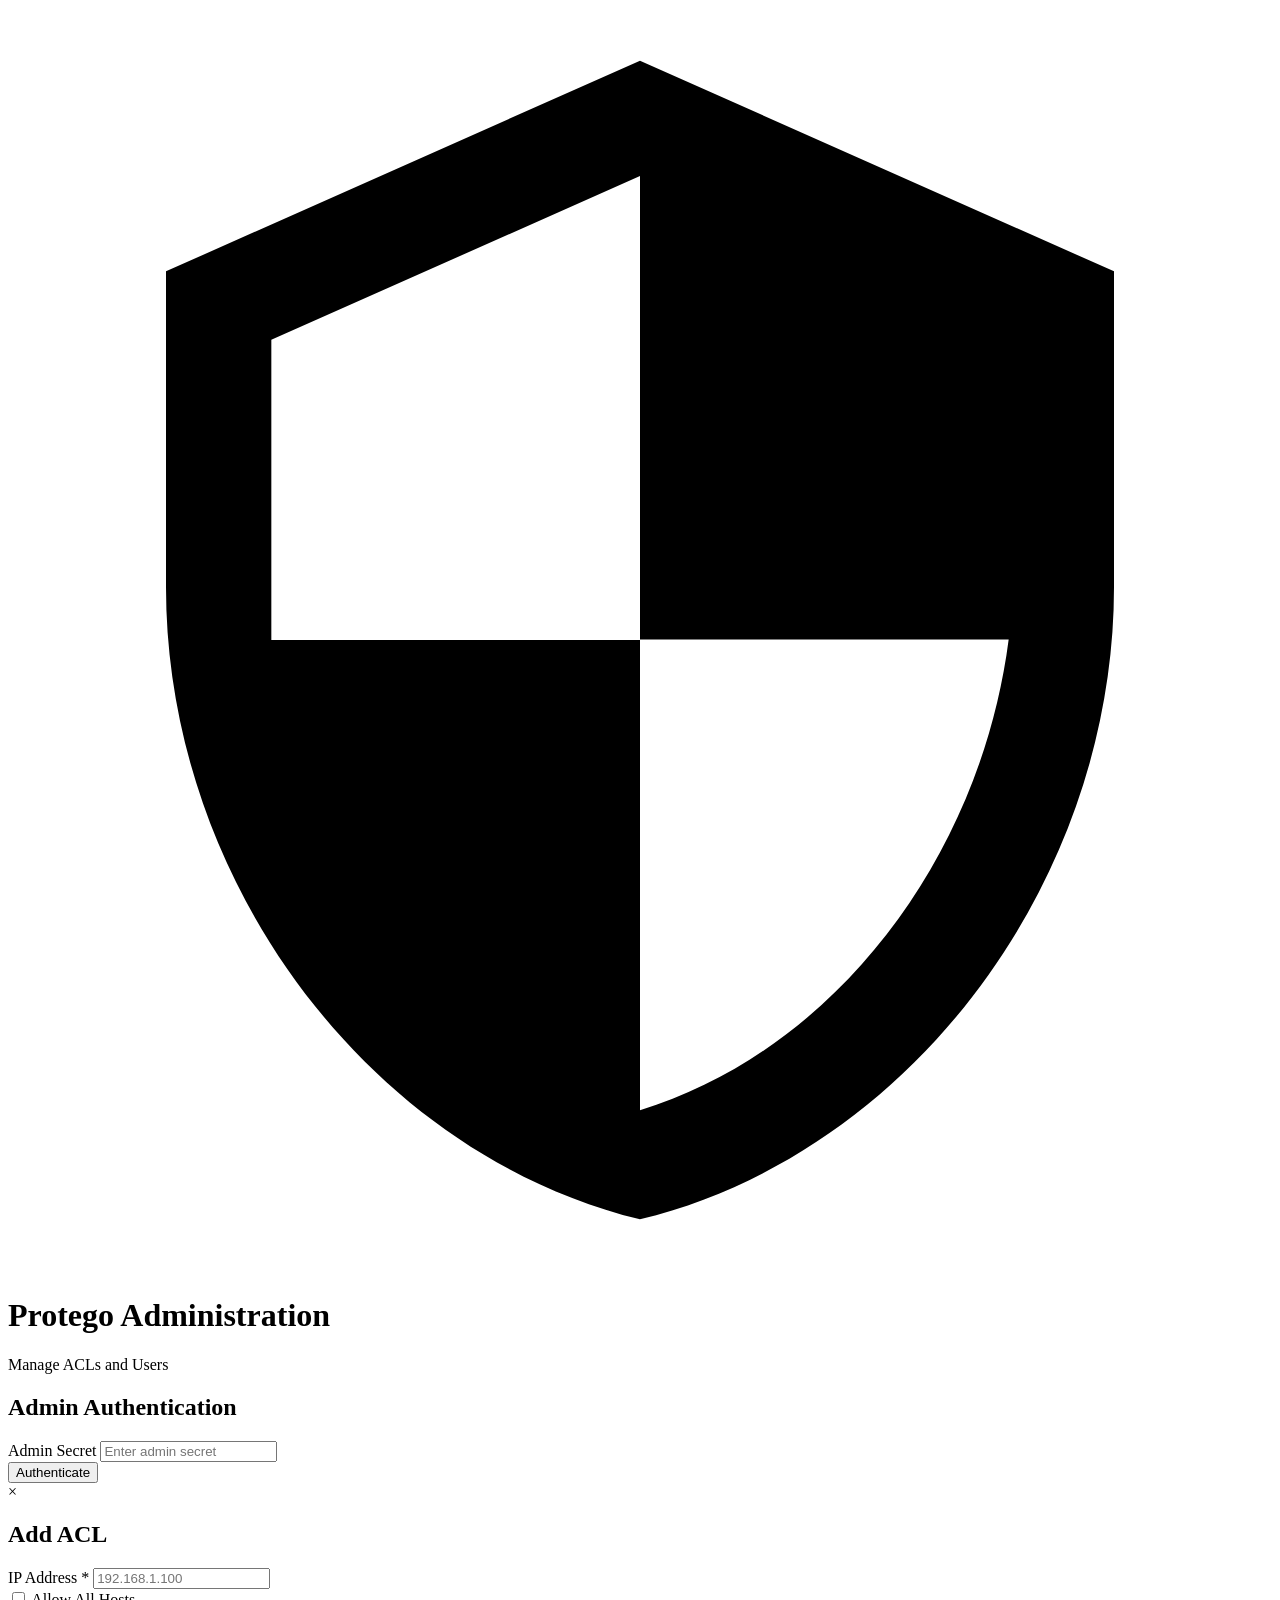
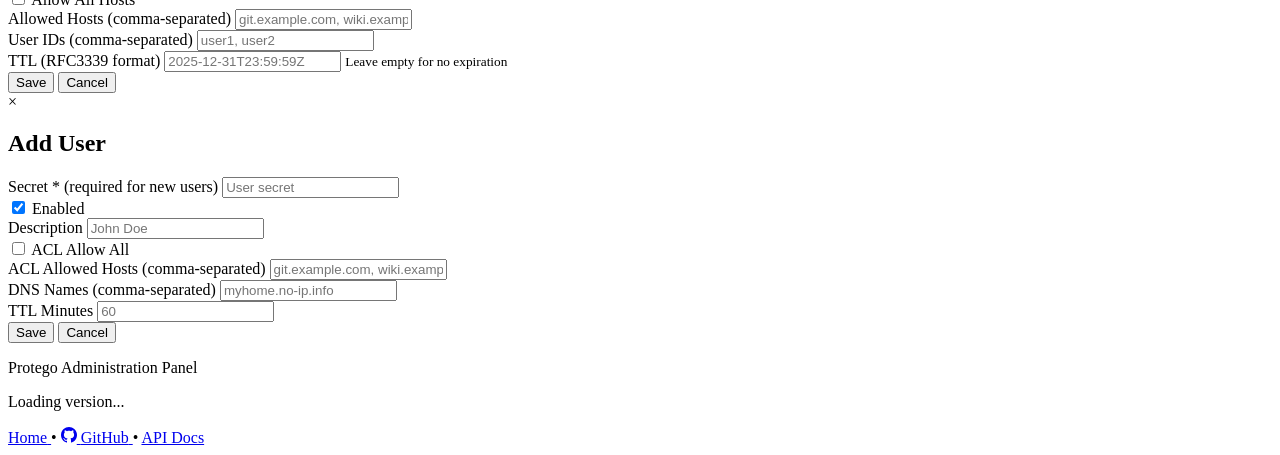
==== embedded/admin.html @ c9632b8e "more improvements to admin ui" ====
<!DOCTYPE html>
<html lang="en">
<head>
    <meta charset="UTF-8">
    <meta name="viewport" content="width=device-width, initial-scale=1.0">
    <title>Protego Admin</title>
    <link rel='stylesheet' href='https://cdn-uicons.flaticon.com/2.6.0/uicons-regular-rounded/css/uicons-regular-rounded.css'>
    <link rel='stylesheet' href='https://cdn-uicons.flaticon.com/2.6.0/uicons-bold-rounded/css/uicons-bold-rounded.css'>
    <link rel="icon" type="image/png" href="/assets/favicon.png">
    <link rel="stylesheet" href="/admin.css">
</head>
<body>
    <div class="container">
        <header>
            <div class="header-icon">
                <svg xmlns="http://www.w3.org/2000/svg" viewBox="0 0 24 24" fill="currentColor">
                    <path d="M12 1L3 5v6c0 5.55 3.84 10.74 9 12 5.16-1.26 9-6.45 9-12V5l-9-4zm0 10.99h7c-.53 4.12-3.28 7.79-7 8.94V12H5V6.3l7-3.11v8.8z"/>
                </svg>
            </div>
            <h1>Protego Administration</h1>
            <p class="subtitle">Manage ACLs and Users</p>
        </header>

        <!-- Authentication Section -->
        <div id="auth-section">
            <div class="auth-card">
                <h2><i class="fi fi-rr-lock"></i> Admin Authentication</h2>
                <div class="form-group">
                    <label>Admin Secret</label>
                    <input type="password" id="admin-secret" placeholder="Enter admin secret">
                </div>
                <button class="btn btn-primary btn-block" id="auth-button">
                    <i class="fi fi-rr-unlock"></i>
                    <span>Authenticate</span>
                </button>
                <div id="auth-error" class="message message-error" style="display: none;"></div>
            </div>
        </div>

        <!-- Dashboard Section -->
        <div id="dashboard-section" style="display: none;">
            
            <!-- Stats Cards -->
            <div class="stats-container" id="stats">
                <div class="stat-card">
                    <div class="stat-value" id="totalACLs">-</div>
                    <div class="stat-label">Total ACLs</div>
                </div>
                <div class="stat-card">
                    <div class="stat-value" id="totalUsers">-</div>
                    <div class="stat-label">Total Users</div>
                </div>
                <div class="stat-card">
                    <div class="stat-value" id="enabledUsers">-</div>
                    <div class="stat-label">Enabled Users</div>
                </div>
                <div class="stat-card">
                    <div class="stat-value" id="disabledUsers">-</div>
                    <div class="stat-label">Disabled Users</div>
                </div>
            </div>

            <!-- Global Notification -->
            <div id="global-notification" class="message" style="display: none;"></div>

            <!-- Tabs -->
            <div class="tabs">
                <button class="tab active" data-tab="acls">
                    <i class="fi fi-rr-shield-check"></i>
                    <span>ACLs</span>
                </button>
                <button class="tab" data-tab="users">
                    <i class="fi fi-rr-users-alt"></i>
                    <span>Users</span>
                </button>
            </div>

            <!-- ACL Content -->
            <div id="acls-content" class="content-section active">
                <div class="action-bar">
                    <div class="action-buttons">
                        <button class="action-btn btn-primary" id="add-acl-btn">
                            <i class="fi fi-rr-plus"></i>
                            <span>Add ACL</span>
                        </button>
                        <button class="action-btn btn-secondary" id="refresh-acls-btn">
                            <i class="fi fi-rr-refresh"></i>
                            <span>Refresh</span>
                        </button>
                    </div>
                    <span class="last-updated" id="acl-last-updated"></span>
                </div>

                <div id="acl-loading" class="loading" style="display: none;">
                    <div class="spinner"></div>
                    <p>Loading ACLs...</p>
                </div>

                <div id="acls-container" class="items-container" style="display: none;"></div>
            </div>

            <!-- Users Content -->
            <div id="users-content" class="content-section">
                <div class="action-bar">
                    <div class="action-buttons">
                        <button class="action-btn btn-primary" id="add-user-btn">
                            <i class="fi fi-rr-user-add"></i>
                            <span>Add User</span>
                        </button>
                        <button class="action-btn btn-secondary" id="refresh-users-btn">
                            <i class="fi fi-rr-refresh"></i>
                            <span>Refresh</span>
                        </button>
                    </div>
                    <span class="last-updated" id="user-last-updated"></span>
                </div>

                <div id="user-loading" class="loading" style="display: none;">
                    <div class="spinner"></div>
                    <p>Loading Users...</p>
                </div>

                <div id="users-container" class="items-container" style="display: none;"></div>
            </div>

        </div>
    </div>

    <!-- ACL Modal -->
    <div id="acl-modal" class="modal">
        <div class="modal-content">
            <span class="close" onclick="closeACLModal()">&times;</span>
            <h2 id="acl-modal-title">Add ACL</h2>
            
            <div class="form-group">
                <label>IP Address *</label>
                <input type="text" id="acl-ip" placeholder="192.168.1.100">
            </div>

            <div class="form-group">
                <label class="checkbox-label">
                    <input type="checkbox" id="acl-allow-all">
                    <span>Allow All Hosts</span>
                </label>
            </div>

            <div class="form-group">
                <label>Allowed Hosts <span class="help-text">(comma-separated)</span></label>
                <input type="text" id="acl-allowed-hosts" placeholder="git.example.com, wiki.example.com">
            </div>

            <div class="form-group">
                <label>User IDs <span class="help-text">(comma-separated)</span></label>
                <input type="text" id="acl-user-ids" placeholder="user1, user2">
            </div>

            <div class="form-group">
                <label>TTL <span class="help-text">(RFC3339 format)</span></label>
                <input type="text" id="acl-ttl" placeholder="2025-12-31T23:59:59Z">
                <small>Leave empty for no expiration</small>
            </div>

            <div class="modal-actions">
                <button class="btn btn-primary" id="save-acl-btn">
                    <i class="fi fi-rr-disk"></i>
                    <span>Save</span>
                </button>
                <button class="btn btn-secondary" onclick="closeACLModal()">Cancel</button>
            </div>
        </div>
    </div>

    <!-- User Modal -->
    <div id="user-modal" class="modal">
        <div class="modal-content">
            <span class="close" onclick="closeUserModal()">&times;</span>
            <h2 id="user-modal-title">Add User</h2>
            
            <div class="form-group" id="user-secret-field">
                <label>Secret * <span class="help-text">(required for new users)</span></label>
                <input type="password" id="user-secret" placeholder="User secret">
            </div>

            <div class="form-group">
                <label class="checkbox-label">
                    <input type="checkbox" id="user-enabled" checked>
                    <span>Enabled</span>
                </label>
            </div>

            <div class="form-group">
                <label>Description</label>
                <input type="text" id="user-description" placeholder="John Doe">
            </div>

            <div class="form-group">
                <label class="checkbox-label">
                    <input type="checkbox" id="user-acl-allow-all">
                    <span>ACL Allow All</span>
                </label>
            </div>

            <div class="form-group">
                <label>ACL Allowed Hosts <span class="help-text">(comma-separated)</span></label>
                <input type="text" id="user-acl-allowed-hosts" placeholder="git.example.com, wiki.example.com">
            </div>

            <div class="form-group">
                <label>DNS Names <span class="help-text">(comma-separated)</span></label>
                <input type="text" id="user-dns-names" placeholder="myhome.no-ip.info">
            </div>

            <div class="form-group">
                <label>TTL Minutes</label>
                <input type="number" id="user-ttl-minutes" placeholder="60">
            </div>

            <div class="modal-actions">
                <button class="btn btn-primary" id="save-user-btn">
                    <i class="fi fi-rr-disk"></i>
                    <span>Save</span>
                </button>
                <button class="btn btn-secondary" onclick="closeUserModal()">Cancel</button>
            </div>
        </div>
    </div>

    <footer>
        <p>Protego Administration Panel</p>
        <p class="version" id="version-info">Loading version...</p>
        <div class="footer-links">
            <a href="/" rel="noopener noreferrer">
                <i class="fi fi-rr-home"></i>
                <span>Home</span>
            </a>
            <span class="separator">•</span>
            <a href="https://github.com/gbolo/protego" target="_blank" rel="noopener noreferrer">
                <svg xmlns="http://www.w3.org/2000/svg" width="16" height="16" viewBox="0 0 24 24" fill="currentColor">
                    <path d="M12 0c-6.626 0-12 5.373-12 12 0 5.302 3.438 9.8 8.207 11.387.599.111.793-.261.793-.577v-2.234c-3.338.726-4.033-1.416-4.033-1.416-.546-1.387-1.333-1.756-1.333-1.756-1.089-.745.083-.729.083-.729 1.205.084 1.839 1.237 1.839 1.237 1.07 1.834 2.807 1.304 3.492.997.107-.775.418-1.305.762-1.604-2.665-.305-5.467-1.334-5.467-5.931 0-1.311.469-2.381 1.236-3.221-.124-.303-.535-1.524.117-3.176 0 0 1.008-.322 3.301 1.23.957-.266 1.983-.399 3.003-.404 1.02.005 2.047.138 3.006.404 2.291-1.552 3.297-1.23 3.297-1.23.653 1.653.242 2.874.118 3.176.77.84 1.235 1.911 1.235 3.221 0 4.609-2.807 5.624-5.479 5.921.43.372.823 1.102.823 2.222v3.293c0 .319.192.694.801.576 4.765-1.589 8.199-6.086 8.199-11.386 0-6.627-5.373-12-12-12z"/>
                </svg>
                <span>GitHub</span>
            </a>
            <span class="separator">•</span>
            <a href="/swagger" rel="noopener noreferrer">
                <i class="fi fi-rr-laptop-code"></i>
                <span>API Docs</span>
            </a>
        </div>
    </footer>

    <script src="https://ajax.googleapis.com/ajax/libs/jquery/3.4.1/jquery.min.js"></script>
    <script src="/admin.js"></script>
</body>
</html>
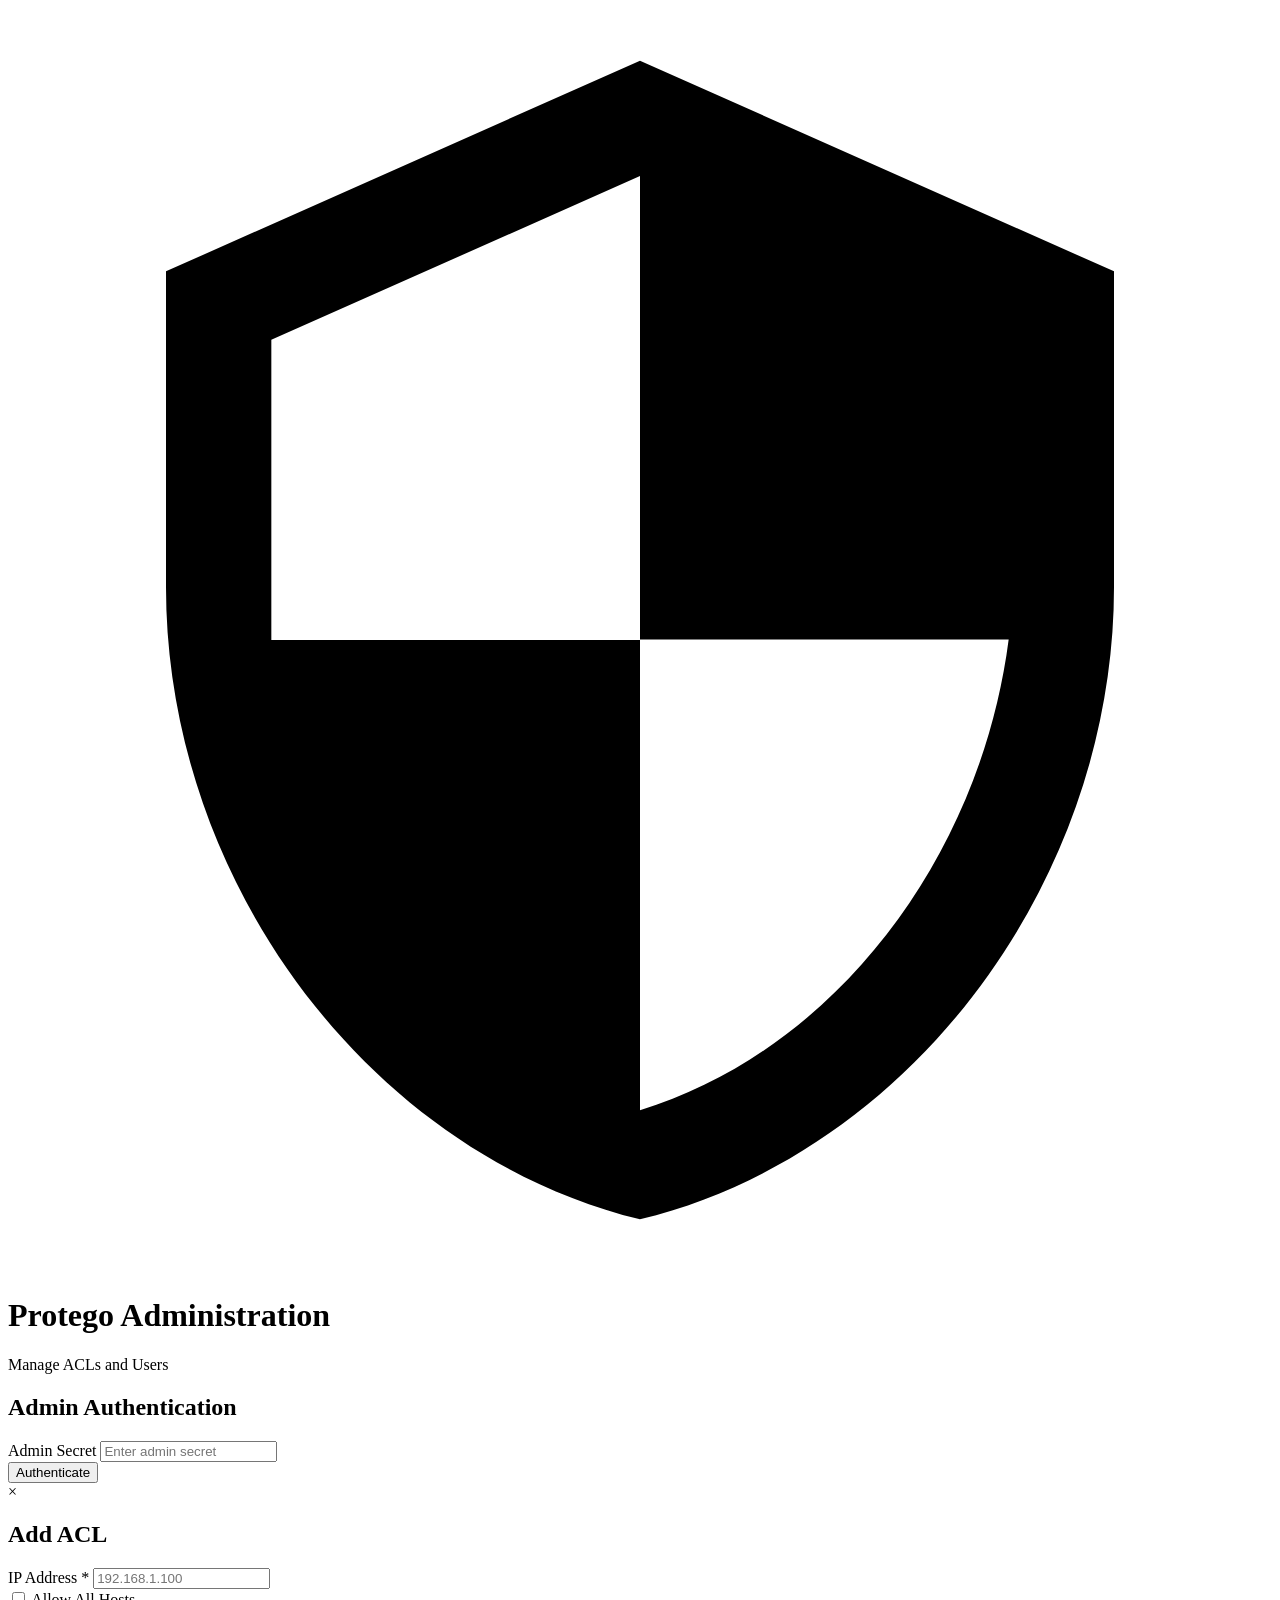
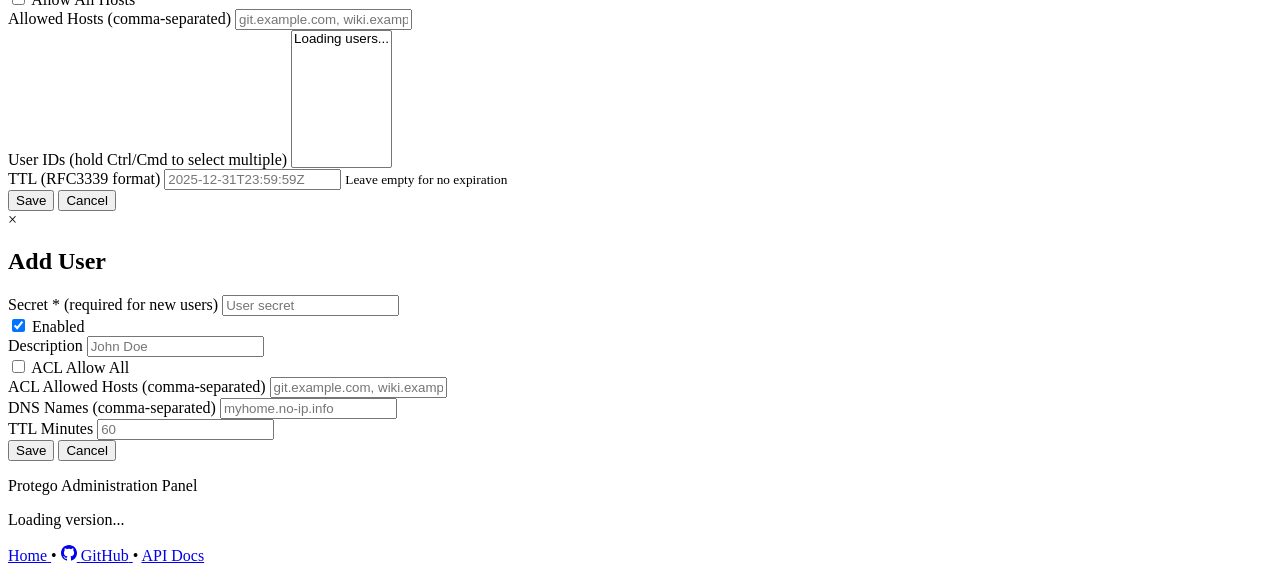
==== commit f3011688: "more improvements to admin ui" ====
--- a/embedded/admin.html
+++ b/embedded/admin.html
@@ -91,6 +91,29 @@
                     <span class="last-updated" id="acl-last-updated"></span>
                 </div>
 
+                <div class="filter-bar">
+                    <div class="filter-group">
+                        <label><i class="fi fi-rr-search"></i> IP Address</label>
+                        <input type="text" id="filter-acl-ip" class="filter-input" placeholder="Filter by IP...">
+                    </div>
+                    <div class="filter-group">
+                        <label><i class="fi fi-rr-user"></i> User ID</label>
+                        <input type="text" id="filter-acl-user" class="filter-input" placeholder="Filter by User ID...">
+                    </div>
+                    <div class="filter-group">
+                        <label><i class="fi fi-rr-calendar"></i> Status</label>
+                        <select id="filter-acl-status" class="filter-input">
+                            <option value="">All</option>
+                            <option value="active">Active</option>
+                            <option value="expired">Expired</option>
+                        </select>
+                    </div>
+                    <button class="filter-clear-btn" id="clear-acl-filters">
+                        <i class="fi fi-rr-cross-small"></i>
+                        Clear Filters
+                    </button>
+                </div>
+
                 <div id="acl-loading" class="loading" style="display: none;">
                     <div class="spinner"></div>
                     <p>Loading ACLs...</p>
@@ -115,6 +138,29 @@
                     <span class="last-updated" id="user-last-updated"></span>
                 </div>
 
+                <div class="filter-bar">
+                    <div class="filter-group">
+                        <label><i class="fi fi-rr-search"></i> User ID</label>
+                        <input type="text" id="filter-user-id" class="filter-input" placeholder="Filter by User ID...">
+                    </div>
+                    <div class="filter-group">
+                        <label><i class="fi fi-rr-document"></i> Description</label>
+                        <input type="text" id="filter-user-desc" class="filter-input" placeholder="Filter by Description...">
+                    </div>
+                    <div class="filter-group">
+                        <label><i class="fi fi-rr-network"></i> Has IPs</label>
+                        <select id="filter-user-has-ips" class="filter-input">
+                            <option value="">All</option>
+                            <option value="yes">With Active IPs</option>
+                            <option value="no">No Active IPs</option>
+                        </select>
+                    </div>
+                    <button class="filter-clear-btn" id="clear-user-filters">
+                        <i class="fi fi-rr-cross-small"></i>
+                        Clear Filters
+                    </button>
+                </div>
+
                 <div id="user-loading" class="loading" style="display: none;">
                     <div class="spinner"></div>
                     <p>Loading Users...</p>
@@ -150,8 +196,10 @@
             </div>
 
             <div class="form-group">
-                <label>User IDs <span class="help-text">(comma-separated)</span></label>
-                <input type="text" id="acl-user-ids" placeholder="user1, user2">
+                <label>User IDs <span class="help-text">(hold Ctrl/Cmd to select multiple)</span></label>
+                <select id="acl-user-ids" multiple size="8">
+                    <option value="">Loading users...</option>
+                </select>
             </div>
 
             <div class="form-group">
@@ -161,6 +209,11 @@
             </div>
 
             <div class="modal-actions">
+                <button class="btn btn-danger" id="delete-acl-btn" style="display: none;">
+                    <i class="fi fi-rr-trash"></i>
+                    <span>Delete</span>
+                </button>
+                <div style="flex: 1;"></div>
                 <button class="btn btn-primary" id="save-acl-btn">
                     <i class="fi fi-rr-disk"></i>
                     <span>Save</span>
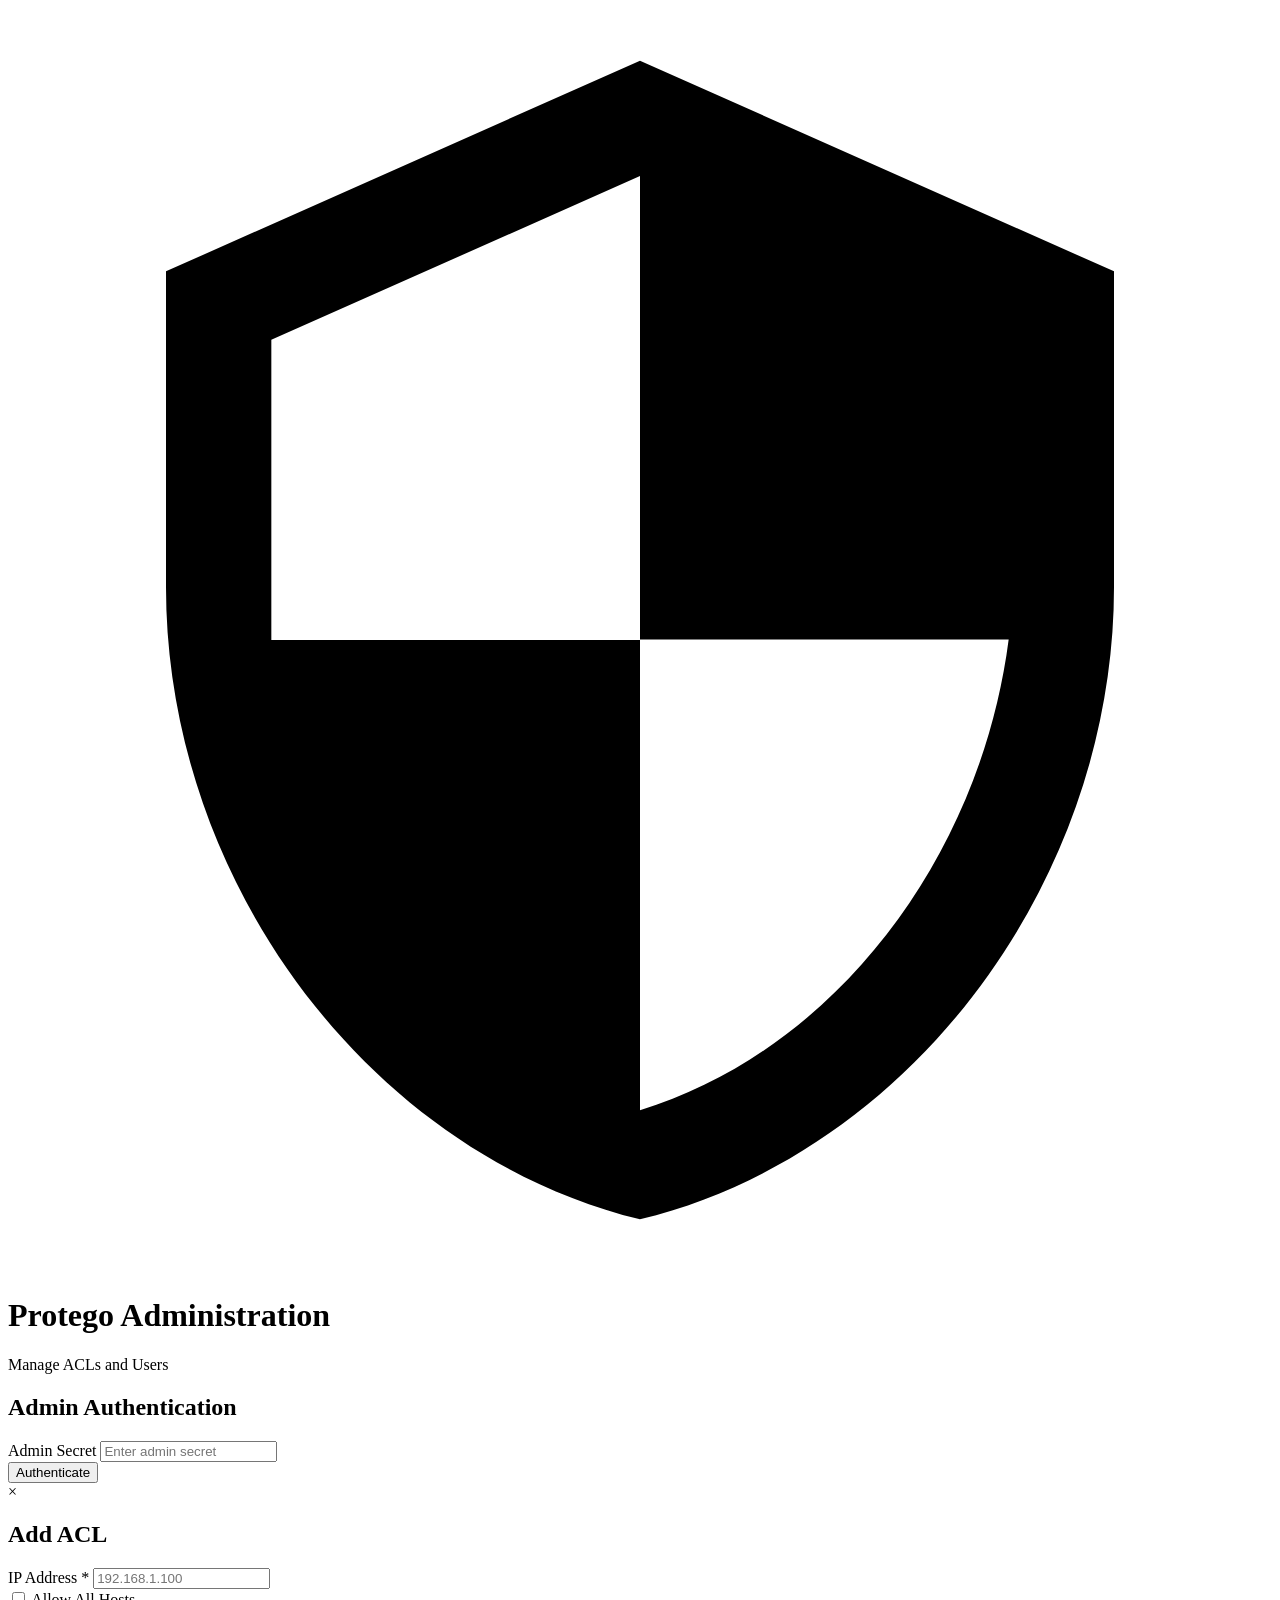
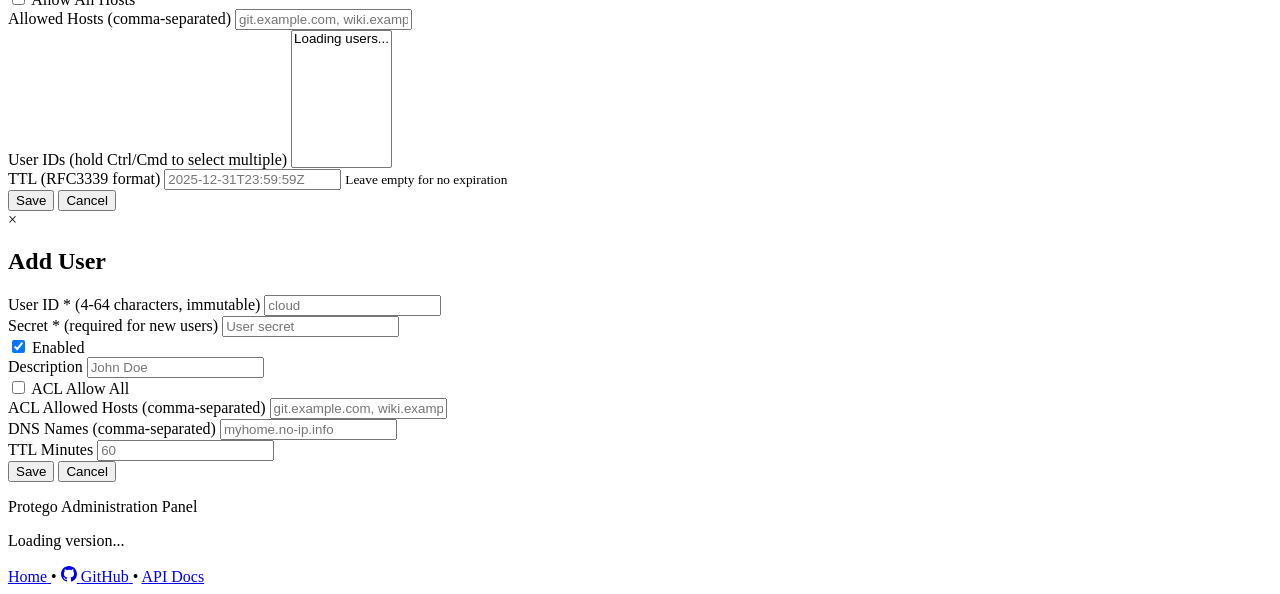
==== commit 88f513c6: "refactor how user id works" ====
--- a/embedded/admin.html
+++ b/embedded/admin.html
@@ -12,13 +12,23 @@
 <body>
     <div class="container">
         <header>
-            <div class="header-icon">
-                <svg xmlns="http://www.w3.org/2000/svg" viewBox="0 0 24 24" fill="currentColor">
-                    <path d="M12 1L3 5v6c0 5.55 3.84 10.74 9 12 5.16-1.26 9-6.45 9-12V5l-9-4zm0 10.99h7c-.53 4.12-3.28 7.79-7 8.94V12H5V6.3l7-3.11v8.8z"/>
-                </svg>
-            </div>
-            <h1>Protego Administration</h1>
-            <p class="subtitle">Manage ACLs and Users</p>
+            <div class="header-content">
+                <div class="header-left">
+                    <div class="header-icon">
+                        <svg xmlns="http://www.w3.org/2000/svg" viewBox="0 0 24 24" fill="currentColor">
+                            <path d="M12 1L3 5v6c0 5.55 3.84 10.74 9 12 5.16-1.26 9-6.45 9-12V5l-9-4zm0 10.99h7c-.53 4.12-3.28 7.79-7 8.94V12H5V6.3l7-3.11v8.8z"/>
+                        </svg>
+                    </div>
+                    <div class="header-text">
+                        <h1>Protego Administration</h1>
+                        <p class="subtitle">Manage ACLs and Users</p>
+                    </div>
+                </div>
+                <button class="btn btn-secondary logout-btn" id="logout-btn" style="display: none;" onclick="logout()">
+                    <i class="fi fi-rr-exit"></i>
+                    <span>Logout</span>
+                </button>
+            </div>
         </header>
 
         <!-- Authentication Section -->
@@ -27,9 +37,9 @@
                 <h2><i class="fi fi-rr-lock"></i> Admin Authentication</h2>
                 <div class="form-group">
                     <label>Admin Secret</label>
-                    <input type="password" id="admin-secret" placeholder="Enter admin secret">
-                </div>
-                <button class="btn btn-primary btn-block" id="auth-button">
+                    <input type="password" id="admin-secret" placeholder="Enter admin secret" autocomplete="off">
+                </div>
+                <button type="button" class="btn btn-primary btn-block" id="auth-button">
                     <i class="fi fi-rr-unlock"></i>
                     <span>Authenticate</span>
                 </button>
@@ -229,6 +239,11 @@
             <span class="close" onclick="closeUserModal()">&times;</span>
             <h2 id="user-modal-title">Add User</h2>
             
+            <div class="form-group">
+                <label>User ID * <span class="help-text">(4-64 characters, immutable)</span></label>
+                <input type="text" id="user-id" placeholder="cloud" autocomplete="off">
+            </div>
+
             <div class="form-group" id="user-secret-field">
                 <label>Secret * <span class="help-text">(required for new users)</span></label>
                 <input type="password" id="user-secret" placeholder="User secret">
@@ -269,6 +284,11 @@
             </div>
 
             <div class="modal-actions">
+                <button class="btn btn-danger" id="delete-user-btn" style="display: none;">
+                    <i class="fi fi-rr-trash"></i>
+                    <span>Delete</span>
+                </button>
+                <div style="flex: 1;"></div>
                 <button class="btn btn-primary" id="save-user-btn">
                     <i class="fi fi-rr-disk"></i>
                     <span>Save</span>
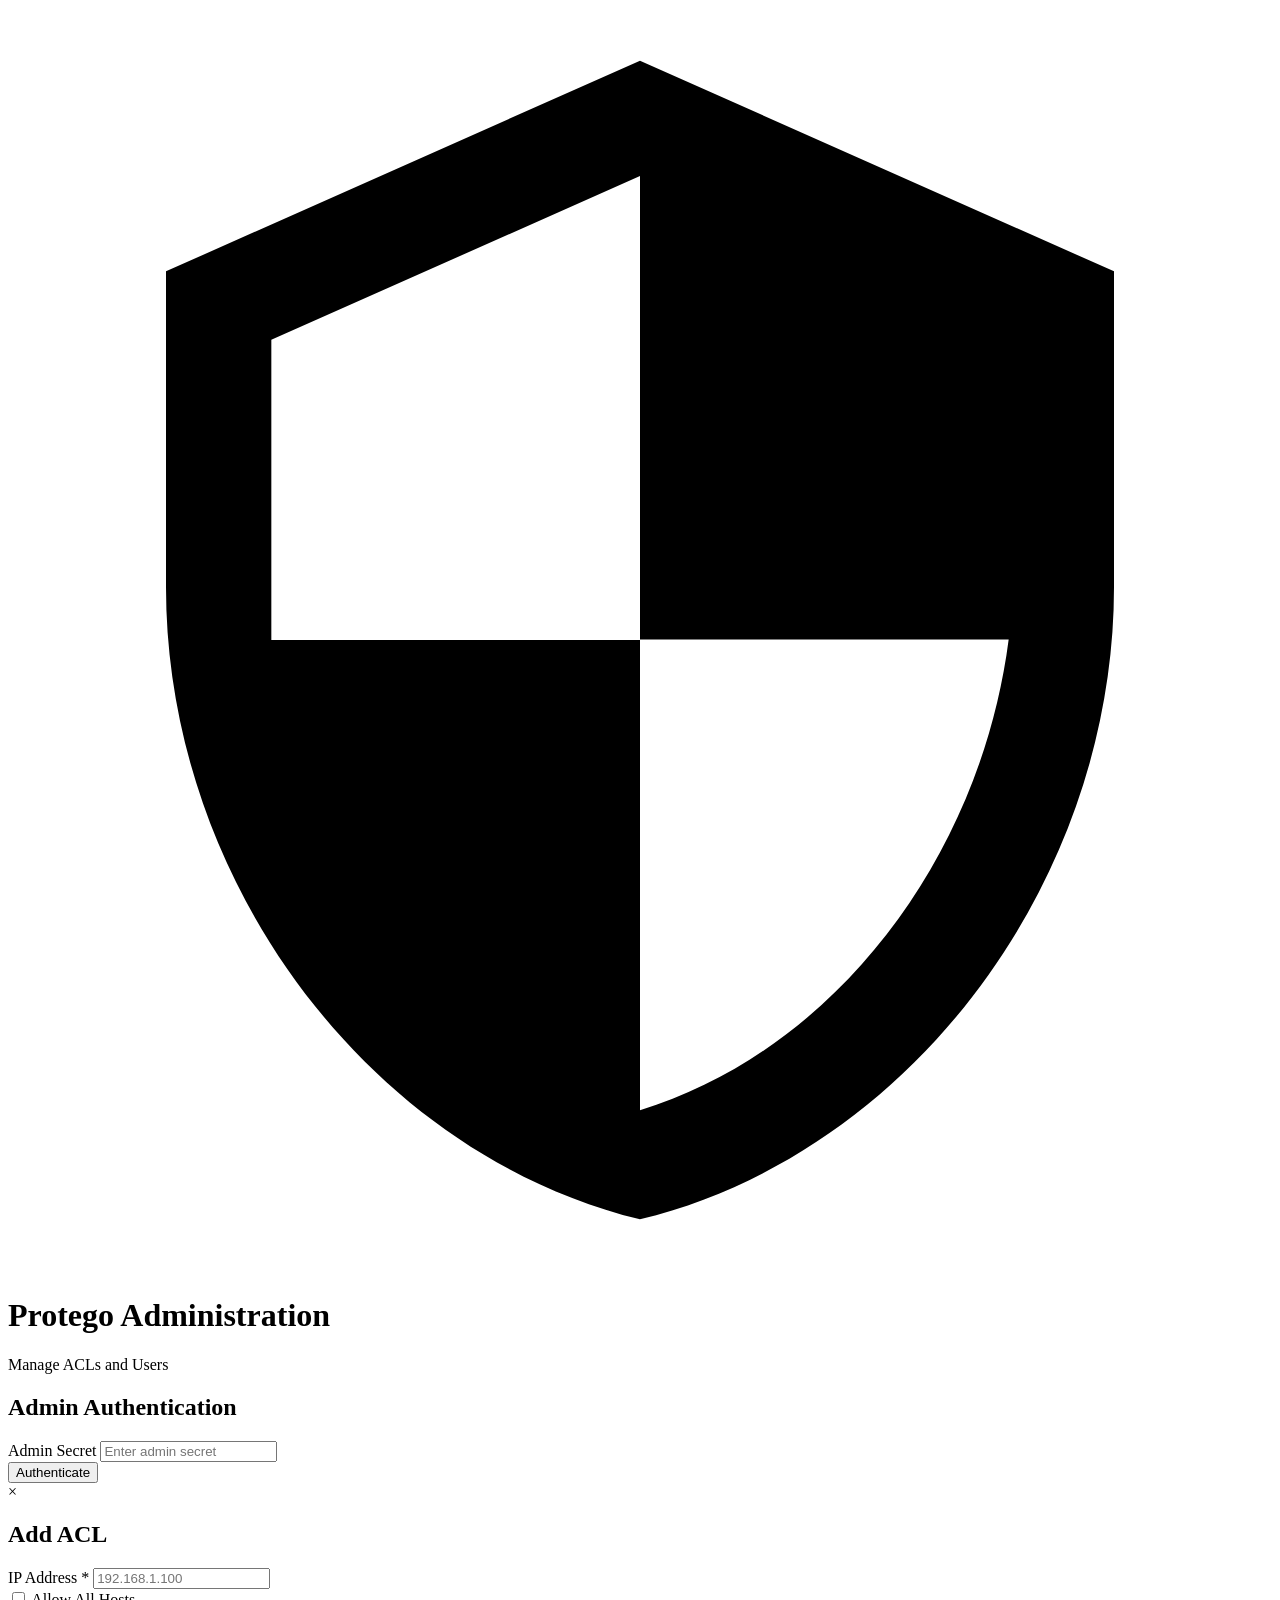
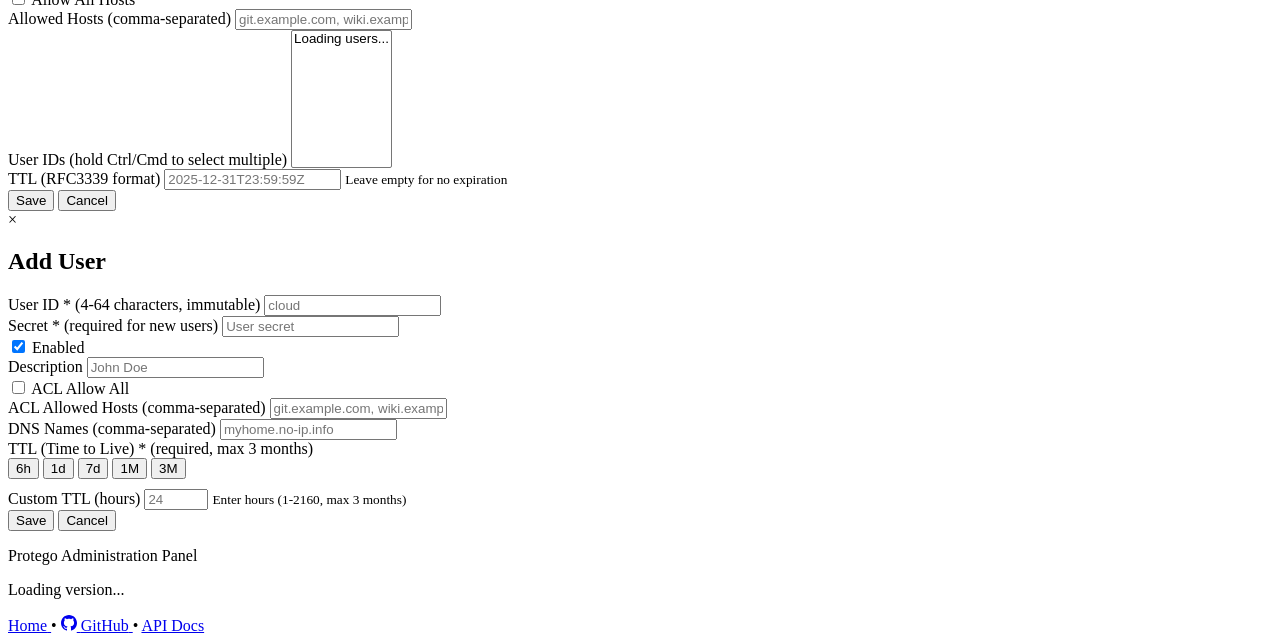
==== commit dbe0f136: "fix some admin ui stuff and api docs" ====
--- a/embedded/admin.html
+++ b/embedded/admin.html
@@ -279,8 +279,19 @@
             </div>
 
             <div class="form-group">
-                <label>TTL Minutes</label>
-                <input type="number" id="user-ttl-minutes" placeholder="60">
+                <label>TTL (Time to Live) * <span class="help-text">(required, max 3 months)</span></label>
+                <div class="ttl-presets">
+                    <button type="button" class="ttl-preset-btn" data-minutes="360">6h</button>
+                    <button type="button" class="ttl-preset-btn" data-minutes="1440">1d</button>
+                    <button type="button" class="ttl-preset-btn" data-minutes="10080">7d</button>
+                    <button type="button" class="ttl-preset-btn" data-minutes="43200">1M</button>
+                    <button type="button" class="ttl-preset-btn" data-minutes="129600">3M</button>
+                </div>
+                <div style="margin-top: 10px;">
+                    <label>Custom TTL (hours)</label>
+                    <input type="number" id="user-ttl-minutes" placeholder="24" min="1" max="2160">
+                    <small>Enter hours (1-2160, max 3 months)</small>
+                </div>
             </div>
 
             <div class="modal-actions">
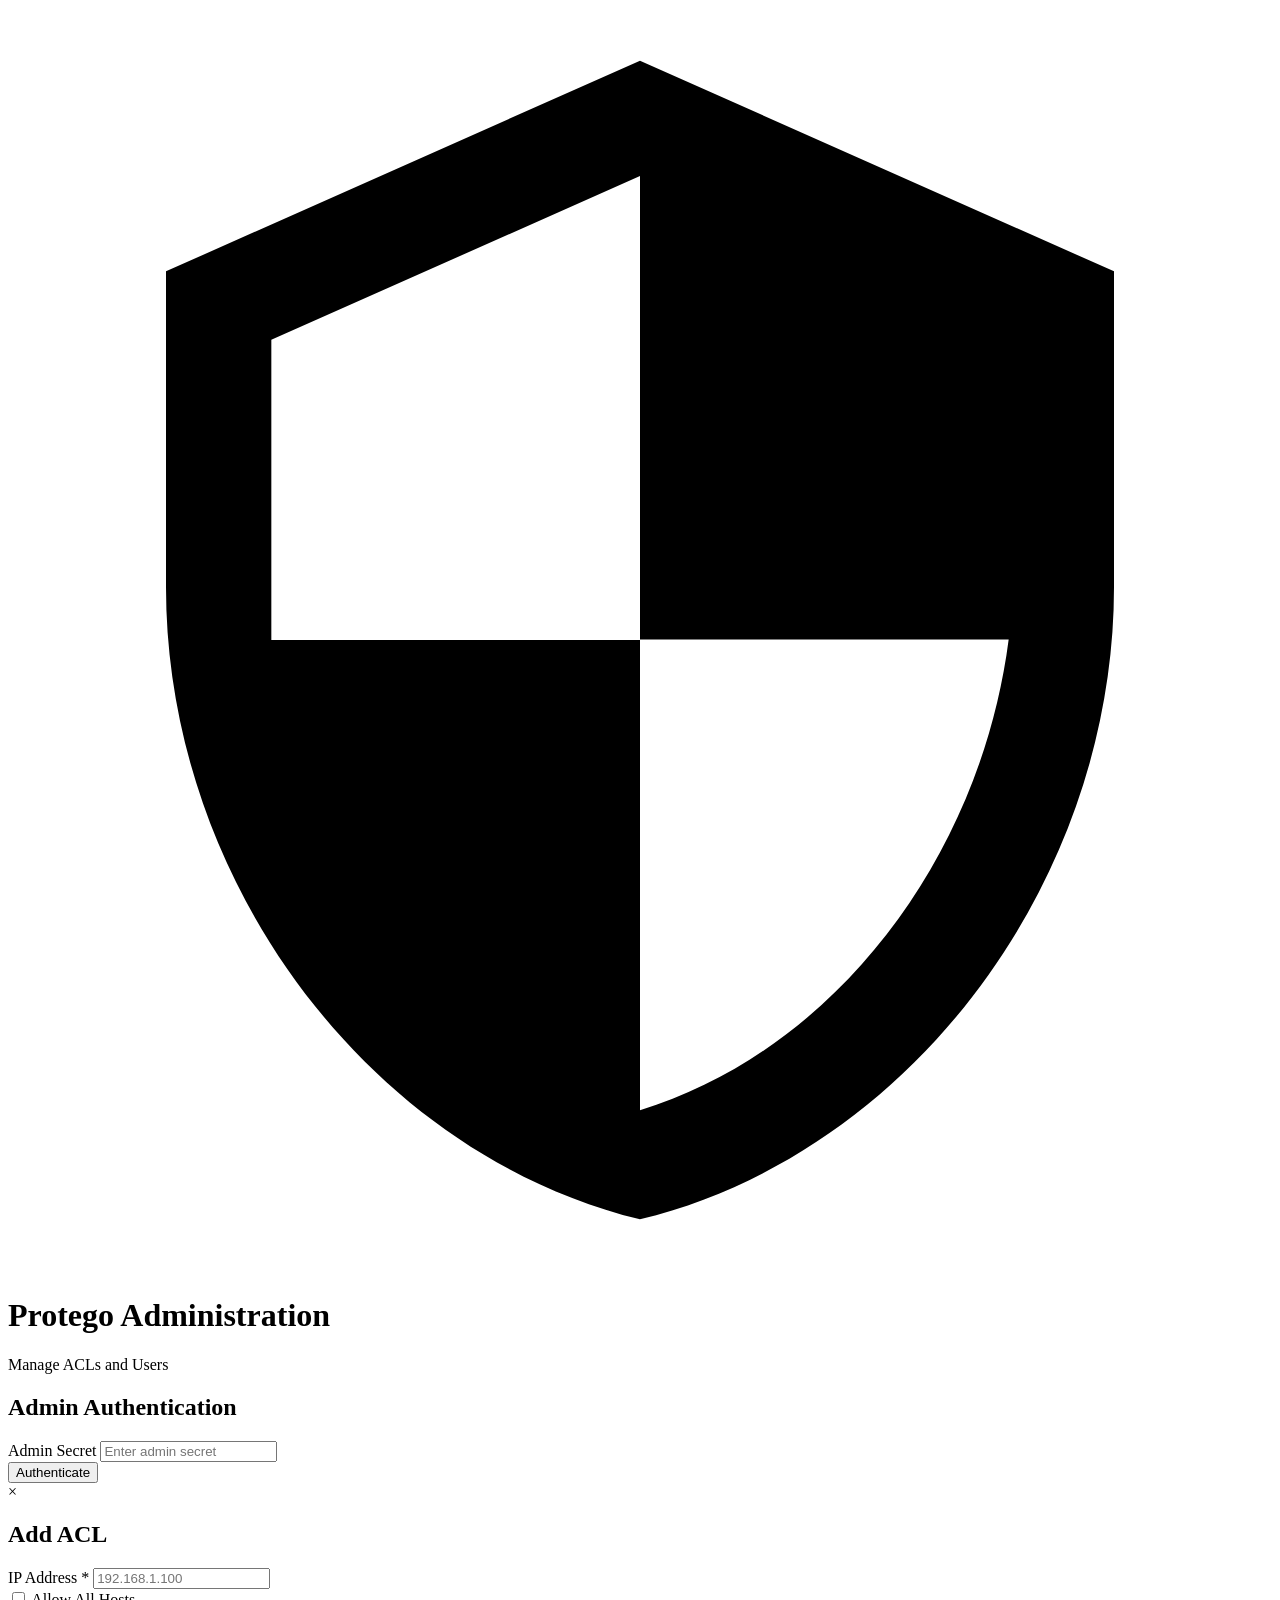
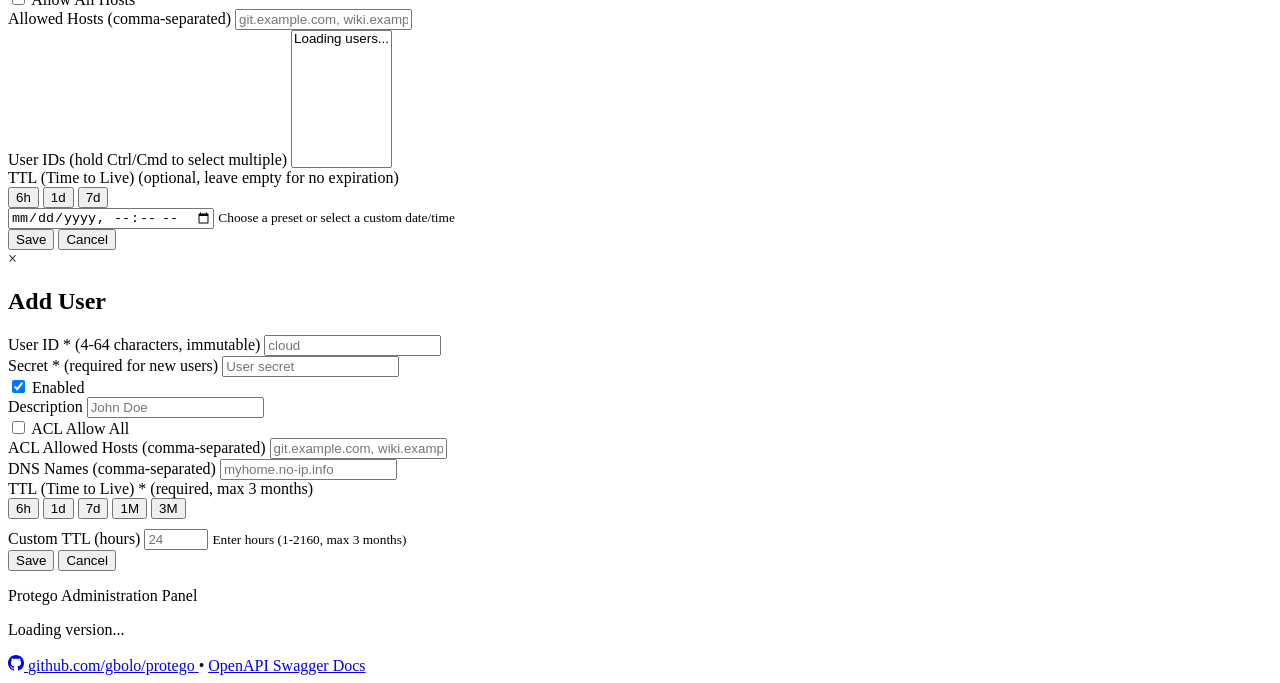
==== commit 81703b14: "more improvements to web ui" ====
--- a/embedded/admin.html
+++ b/embedded/admin.html
@@ -111,12 +111,16 @@
                         <input type="text" id="filter-acl-user" class="filter-input" placeholder="Filter by User ID...">
                     </div>
                     <div class="filter-group">
-                        <label><i class="fi fi-rr-calendar"></i> Status</label>
-                        <select id="filter-acl-status" class="filter-input">
+                        <label><i class="fi fi-rr-globe"></i> Access</label>
+                        <select id="filter-acl-access" class="filter-input">
                             <option value="">All</option>
-                            <option value="active">Active</option>
-                            <option value="expired">Expired</option>
+                            <option value="all">All Hosts</option>
+                            <option value="restricted">Restricted</option>
                         </select>
+                    </div>
+                    <div class="filter-group">
+                        <label><i class="fi fi-rr-shield-check"></i> Allowed Host</label>
+                        <input type="text" id="filter-acl-host" class="filter-input" placeholder="Filter by allowed host...">
                     </div>
                     <button class="filter-clear-btn" id="clear-acl-filters">
                         <i class="fi fi-rr-cross-small"></i>
@@ -158,6 +162,10 @@
                         <input type="text" id="filter-user-desc" class="filter-input" placeholder="Filter by Description...">
                     </div>
                     <div class="filter-group">
+                        <label><i class="fi fi-rr-shield-check"></i> Allowed Host</label>
+                        <input type="text" id="filter-user-host" class="filter-input" placeholder="Filter by allowed host...">
+                    </div>
+                    <div class="filter-group">
                         <label><i class="fi fi-rr-network"></i> Has IPs</label>
                         <select id="filter-user-has-ips" class="filter-input">
                             <option value="">All</option>
@@ -188,6 +196,8 @@
             <span class="close" onclick="closeACLModal()">&times;</span>
             <h2 id="acl-modal-title">Add ACL</h2>
             
+            <div id="acl-modal-error" class="message message-error" style="display: none; margin-bottom: 1rem;"></div>
+            
             <div class="form-group">
                 <label>IP Address *</label>
                 <input type="text" id="acl-ip" placeholder="192.168.1.100">
@@ -213,9 +223,14 @@
             </div>
 
             <div class="form-group">
-                <label>TTL <span class="help-text">(RFC3339 format)</span></label>
-                <input type="text" id="acl-ttl" placeholder="2025-12-31T23:59:59Z">
-                <small>Leave empty for no expiration</small>
+                <label>TTL (Time to Live) <span class="help-text">(optional, leave empty for no expiration)</span></label>
+                <div class="ttl-presets">
+                    <button type="button" class="ttl-preset-btn acl-ttl-preset" data-hours="6">6h</button>
+                    <button type="button" class="ttl-preset-btn acl-ttl-preset" data-hours="24">1d</button>
+                    <button type="button" class="ttl-preset-btn acl-ttl-preset" data-hours="168">7d</button>
+                </div>
+                <input type="datetime-local" id="acl-ttl" placeholder="Custom date and time">
+                <small>Choose a preset or select a custom date/time</small>
             </div>
 
             <div class="modal-actions">
@@ -238,6 +253,8 @@
         <div class="modal-content">
             <span class="close" onclick="closeUserModal()">&times;</span>
             <h2 id="user-modal-title">Add User</h2>
+            
+            <div id="user-modal-error" class="message message-error" style="display: none; margin-bottom: 1rem;"></div>
             
             <div class="form-group">
                 <label>User ID * <span class="help-text">(4-64 characters, immutable)</span></label>
@@ -313,21 +330,16 @@
         <p>Protego Administration Panel</p>
         <p class="version" id="version-info">Loading version...</p>
         <div class="footer-links">
-            <a href="/" rel="noopener noreferrer">
-                <i class="fi fi-rr-home"></i>
-                <span>Home</span>
-            </a>
-            <span class="separator">•</span>
             <a href="https://github.com/gbolo/protego" target="_blank" rel="noopener noreferrer">
                 <svg xmlns="http://www.w3.org/2000/svg" width="16" height="16" viewBox="0 0 24 24" fill="currentColor">
                     <path d="M12 0c-6.626 0-12 5.373-12 12 0 5.302 3.438 9.8 8.207 11.387.599.111.793-.261.793-.577v-2.234c-3.338.726-4.033-1.416-4.033-1.416-.546-1.387-1.333-1.756-1.333-1.756-1.089-.745.083-.729.083-.729 1.205.084 1.839 1.237 1.839 1.237 1.07 1.834 2.807 1.304 3.492.997.107-.775.418-1.305.762-1.604-2.665-.305-5.467-1.334-5.467-5.931 0-1.311.469-2.381 1.236-3.221-.124-.303-.535-1.524.117-3.176 0 0 1.008-.322 3.301 1.23.957-.266 1.983-.399 3.003-.404 1.02.005 2.047.138 3.006.404 2.291-1.552 3.297-1.23 3.297-1.23.653 1.653.242 2.874.118 3.176.77.84 1.235 1.911 1.235 3.221 0 4.609-2.807 5.624-5.479 5.921.43.372.823 1.102.823 2.222v3.293c0 .319.192.694.801.576 4.765-1.589 8.199-6.086 8.199-11.386 0-6.627-5.373-12-12-12z"/>
                 </svg>
-                <span>GitHub</span>
+                <span>github.com/gbolo/protego</span>
             </a>
             <span class="separator">•</span>
             <a href="/swagger" rel="noopener noreferrer">
                 <i class="fi fi-rr-laptop-code"></i>
-                <span>API Docs</span>
+                <span>OpenAPI Swagger Docs</span>
             </a>
         </div>
     </footer>
